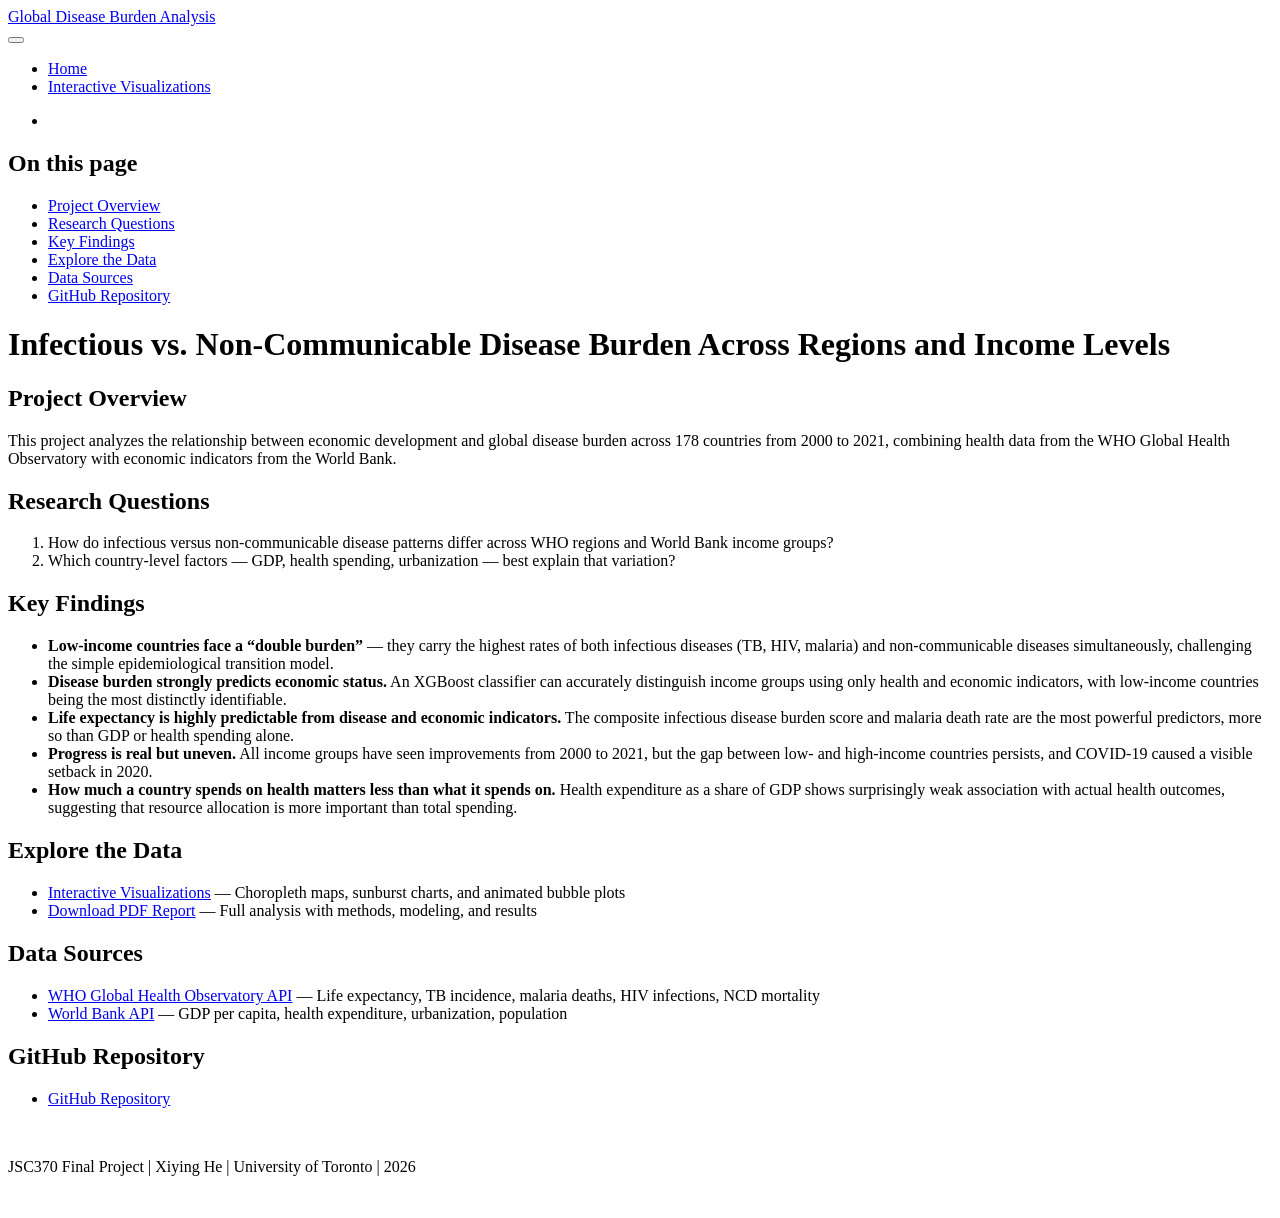
==== index.html @ 48b62a11 "Add files via upload" ====
<!DOCTYPE html>
<html xmlns="http://www.w3.org/1999/xhtml" lang="en" xml:lang="en"><head>

<meta charset="utf-8">
<meta name="generator" content="quarto-1.8.26">

<meta name="viewport" content="width=device-width, initial-scale=1.0, user-scalable=yes">


<title>Infectious vs.&nbsp;Non-Communicable Disease Burden Across Regions and Income Levels – Global Disease Burden Analysis</title>
<style>
code{white-space: pre-wrap;}
span.smallcaps{font-variant: small-caps;}
div.columns{display: flex; gap: min(4vw, 1.5em);}
div.column{flex: auto; overflow-x: auto;}
div.hanging-indent{margin-left: 1.5em; text-indent: -1.5em;}
ul.task-list{list-style: none;}
ul.task-list li input[type="checkbox"] {
  width: 0.8em;
  margin: 0 0.8em 0.2em -1em; /* quarto-specific, see https://github.com/quarto-dev/quarto-cli/issues/4556 */ 
  vertical-align: middle;
}
</style>


<script src="site_libs/quarto-nav/quarto-nav.js"></script>
<script src="site_libs/quarto-nav/headroom.min.js"></script>
<script src="site_libs/clipboard/clipboard.min.js"></script>
<script src="site_libs/quarto-search/autocomplete.umd.js"></script>
<script src="site_libs/quarto-search/fuse.min.js"></script>
<script src="site_libs/quarto-search/quarto-search.js"></script>
<meta name="quarto:offset" content="./">
<script src="site_libs/quarto-html/quarto.js" type="module"></script>
<script src="site_libs/quarto-html/tabsets/tabsets.js" type="module"></script>
<script src="site_libs/quarto-html/axe/axe-check.js" type="module"></script>
<script src="site_libs/quarto-html/popper.min.js"></script>
<script src="site_libs/quarto-html/tippy.umd.min.js"></script>
<script src="site_libs/quarto-html/anchor.min.js"></script>
<link href="site_libs/quarto-html/tippy.css" rel="stylesheet">
<link href="site_libs/quarto-html/quarto-syntax-highlighting-587c61ba64f3a5504c4d52d930310e48.css" rel="stylesheet" id="quarto-text-highlighting-styles">
<script src="site_libs/bootstrap/bootstrap.min.js"></script>
<link href="site_libs/bootstrap/bootstrap-icons.css" rel="stylesheet">
<link href="site_libs/bootstrap/bootstrap-50b3e53deccfb6178d436024dd0edf45.min.css" rel="stylesheet" append-hash="true" id="quarto-bootstrap" data-mode="light">
<script id="quarto-search-options" type="application/json">{
  "location": "navbar",
  "copy-button": false,
  "collapse-after": 3,
  "panel-placement": "end",
  "type": "overlay",
  "limit": 50,
  "keyboard-shortcut": [
    "f",
    "/",
    "s"
  ],
  "show-item-context": false,
  "language": {
    "search-no-results-text": "No results",
    "search-matching-documents-text": "matching documents",
    "search-copy-link-title": "Copy link to search",
    "search-hide-matches-text": "Hide additional matches",
    "search-more-match-text": "more match in this document",
    "search-more-matches-text": "more matches in this document",
    "search-clear-button-title": "Clear",
    "search-text-placeholder": "",
    "search-detached-cancel-button-title": "Cancel",
    "search-submit-button-title": "Submit",
    "search-label": "Search"
  }
}</script>


<link rel="stylesheet" href="styles.css">
</head>

<body class="nav-fixed quarto-light">

<div id="quarto-search-results"></div>
  <header id="quarto-header" class="headroom fixed-top">
    <nav class="navbar navbar-expand-lg " data-bs-theme="dark">
      <div class="navbar-container container-fluid">
      <div class="navbar-brand-container mx-auto">
    <a class="navbar-brand" href="./index.html">
    <span class="navbar-title">Global Disease Burden Analysis</span>
    </a>
  </div>
            <div id="quarto-search" class="" title="Search"></div>
          <button class="navbar-toggler" type="button" data-bs-toggle="collapse" data-bs-target="#navbarCollapse" aria-controls="navbarCollapse" role="menu" aria-expanded="false" aria-label="Toggle navigation" onclick="if (window.quartoToggleHeadroom) { window.quartoToggleHeadroom(); }">
  <span class="navbar-toggler-icon"></span>
</button>
          <div class="collapse navbar-collapse" id="navbarCollapse">
            <ul class="navbar-nav navbar-nav-scroll me-auto">
  <li class="nav-item">
    <a class="nav-link active" href="./index.html" aria-current="page"> 
<span class="menu-text">Home</span></a>
  </li>  
  <li class="nav-item">
    <a class="nav-link" href="./viz.html"> 
<span class="menu-text">Interactive Visualizations</span></a>
  </li>  
</ul>
            <ul class="navbar-nav navbar-nav-scroll ms-auto">
  <li class="nav-item compact">
    <a class="nav-link" href="https://github.com/Manmanhe1014/JSC370-Infectious-vs.-Non-Communicable-Disease-Burden-Across-Regions-and-Income-Levels"> <i class="bi bi-github" role="img">
</i> 
<span class="menu-text"></span></a>
  </li>  
</ul>
          </div> <!-- /navcollapse -->
            <div class="quarto-navbar-tools">
</div>
      </div> <!-- /container-fluid -->
    </nav>
</header>
<!-- content -->
<div id="quarto-content" class="quarto-container page-columns page-rows-contents page-layout-article page-navbar">
<!-- sidebar -->
<!-- margin-sidebar -->
    <div id="quarto-margin-sidebar" class="sidebar margin-sidebar">
        <nav id="TOC" role="doc-toc" class="toc-active">
    <h2 id="toc-title">On this page</h2>
   
  <ul>
  <li><a href="#project-overview" id="toc-project-overview" class="nav-link active" data-scroll-target="#project-overview">Project Overview</a></li>
  <li><a href="#research-questions" id="toc-research-questions" class="nav-link" data-scroll-target="#research-questions">Research Questions</a></li>
  <li><a href="#key-findings" id="toc-key-findings" class="nav-link" data-scroll-target="#key-findings">Key Findings</a></li>
  <li><a href="#explore-the-data" id="toc-explore-the-data" class="nav-link" data-scroll-target="#explore-the-data">Explore the Data</a></li>
  <li><a href="#data-sources" id="toc-data-sources" class="nav-link" data-scroll-target="#data-sources">Data Sources</a></li>
  <li><a href="#github-repository" id="toc-github-repository" class="nav-link" data-scroll-target="#github-repository">GitHub Repository</a></li>
  </ul>
</nav>
    </div>
<!-- main -->
<main class="content" id="quarto-document-content">

<header id="title-block-header" class="quarto-title-block default">
<div class="quarto-title">
<h1 class="title">Infectious vs.&nbsp;Non-Communicable Disease Burden Across Regions and Income Levels</h1>
</div>



<div class="quarto-title-meta">

    
  
    
  </div>
  


</header>


<section id="project-overview" class="level2">
<h2 class="anchored" data-anchor-id="project-overview">Project Overview</h2>
<p>This project analyzes the relationship between economic development and global disease burden across 178 countries from 2000 to 2021, combining health data from the WHO Global Health Observatory with economic indicators from the World Bank.</p>
</section>
<section id="research-questions" class="level2">
<h2 class="anchored" data-anchor-id="research-questions">Research Questions</h2>
<ol type="1">
<li>How do infectious versus non-communicable disease patterns differ across WHO regions and World Bank income groups?</li>
<li>Which country-level factors — GDP, health spending, urbanization — best explain that variation?</li>
</ol>
</section>
<section id="key-findings" class="level2">
<h2 class="anchored" data-anchor-id="key-findings">Key Findings</h2>
<ul>
<li><strong>Low-income countries face a “double burden”</strong> — they carry the highest rates of both infectious diseases (TB, HIV, malaria) and non-communicable diseases simultaneously, challenging the simple epidemiological transition model.</li>
<li><strong>Disease burden strongly predicts economic status.</strong> An XGBoost classifier can accurately distinguish income groups using only health and economic indicators, with low-income countries being the most distinctly identifiable.</li>
<li><strong>Life expectancy is highly predictable from disease and economic indicators.</strong> The composite infectious disease burden score and malaria death rate are the most powerful predictors, more so than GDP or health spending alone.</li>
<li><strong>Progress is real but uneven.</strong> All income groups have seen improvements from 2000 to 2021, but the gap between low- and high-income countries persists, and COVID-19 caused a visible setback in 2020.</li>
<li><strong>How much a country spends on health matters less than what it spends on.</strong> Health expenditure as a share of GDP shows surprisingly weak association with actual health outcomes, suggesting that resource allocation is more important than total spending.</li>
</ul>
</section>
<section id="explore-the-data" class="level2">
<h2 class="anchored" data-anchor-id="explore-the-data">Explore the Data</h2>
<ul>
<li><a href="viz.html">Interactive Visualizations</a> — Choropleth maps, sunburst charts, and animated bubble plots</li>
<li><a href="report.pdf">Download PDF Report</a> — Full analysis with methods, modeling, and results</li>
</ul>
</section>
<section id="data-sources" class="level2">
<h2 class="anchored" data-anchor-id="data-sources">Data Sources</h2>
<ul>
<li><a href="https://ghoapi.azureedge.net/api/">WHO Global Health Observatory API</a> — Life expectancy, TB incidence, malaria deaths, HIV infections, NCD mortality</li>
<li><a href="https://api.worldbank.org/v2/">World Bank API</a> — GDP per capita, health expenditure, urbanization, population</li>
</ul>
</section>
<section id="github-repository" class="level2">
<h2 class="anchored" data-anchor-id="github-repository">GitHub Repository</h2>
<ul>
<li><a href="https://github.com/Manmanhe1014/JSC370-Infectious-vs.-Non-Communicable-Disease-Burden-Across-Regions-and-Income-Levels">GitHub Repository</a></li>
</ul>


</section>

</main> <!-- /main -->
<script id="quarto-html-after-body" type="application/javascript">
  window.document.addEventListener("DOMContentLoaded", function (event) {
    const icon = "";
    const anchorJS = new window.AnchorJS();
    anchorJS.options = {
      placement: 'right',
      icon: icon
    };
    anchorJS.add('.anchored');
    const isCodeAnnotation = (el) => {
      for (const clz of el.classList) {
        if (clz.startsWith('code-annotation-')) {                     
          return true;
        }
      }
      return false;
    }
    const onCopySuccess = function(e) {
      // button target
      const button = e.trigger;
      // don't keep focus
      button.blur();
      // flash "checked"
      button.classList.add('code-copy-button-checked');
      var currentTitle = button.getAttribute("title");
      button.setAttribute("title", "Copied!");
      let tooltip;
      if (window.bootstrap) {
        button.setAttribute("data-bs-toggle", "tooltip");
        button.setAttribute("data-bs-placement", "left");
        button.setAttribute("data-bs-title", "Copied!");
        tooltip = new bootstrap.Tooltip(button, 
          { trigger: "manual", 
            customClass: "code-copy-button-tooltip",
            offset: [0, -8]});
        tooltip.show();    
      }
      setTimeout(function() {
        if (tooltip) {
          tooltip.hide();
          button.removeAttribute("data-bs-title");
          button.removeAttribute("data-bs-toggle");
          button.removeAttribute("data-bs-placement");
        }
        button.setAttribute("title", currentTitle);
        button.classList.remove('code-copy-button-checked');
      }, 1000);
      // clear code selection
      e.clearSelection();
    }
    const getTextToCopy = function(trigger) {
      const outerScaffold = trigger.parentElement.cloneNode(true);
      const codeEl = outerScaffold.querySelector('code');
      for (const childEl of codeEl.children) {
        if (isCodeAnnotation(childEl)) {
          childEl.remove();
        }
      }
      return codeEl.innerText;
    }
    const clipboard = new window.ClipboardJS('.code-copy-button:not([data-in-quarto-modal])', {
      text: getTextToCopy
    });
    clipboard.on('success', onCopySuccess);
    if (window.document.getElementById('quarto-embedded-source-code-modal')) {
      const clipboardModal = new window.ClipboardJS('.code-copy-button[data-in-quarto-modal]', {
        text: getTextToCopy,
        container: window.document.getElementById('quarto-embedded-source-code-modal')
      });
      clipboardModal.on('success', onCopySuccess);
    }
      var localhostRegex = new RegExp(/^(?:http|https):\/\/localhost\:?[0-9]*\//);
      var mailtoRegex = new RegExp(/^mailto:/);
        var filterRegex = new RegExp('/' + window.location.host + '/');
      var isInternal = (href) => {
          return filterRegex.test(href) || localhostRegex.test(href) || mailtoRegex.test(href);
      }
      // Inspect non-navigation links and adorn them if external
     var links = window.document.querySelectorAll('a[href]:not(.nav-link):not(.navbar-brand):not(.toc-action):not(.sidebar-link):not(.sidebar-item-toggle):not(.pagination-link):not(.no-external):not([aria-hidden]):not(.dropdown-item):not(.quarto-navigation-tool):not(.about-link)');
      for (var i=0; i<links.length; i++) {
        const link = links[i];
        if (!isInternal(link.href)) {
          // undo the damage that might have been done by quarto-nav.js in the case of
          // links that we want to consider external
          if (link.dataset.originalHref !== undefined) {
            link.href = link.dataset.originalHref;
          }
        }
      }
    function tippyHover(el, contentFn, onTriggerFn, onUntriggerFn) {
      const config = {
        allowHTML: true,
        maxWidth: 500,
        delay: 100,
        arrow: false,
        appendTo: function(el) {
            return el.parentElement;
        },
        interactive: true,
        interactiveBorder: 10,
        theme: 'quarto',
        placement: 'bottom-start',
      };
      if (contentFn) {
        config.content = contentFn;
      }
      if (onTriggerFn) {
        config.onTrigger = onTriggerFn;
      }
      if (onUntriggerFn) {
        config.onUntrigger = onUntriggerFn;
      }
      window.tippy(el, config); 
    }
    const noterefs = window.document.querySelectorAll('a[role="doc-noteref"]');
    for (var i=0; i<noterefs.length; i++) {
      const ref = noterefs[i];
      tippyHover(ref, function() {
        // use id or data attribute instead here
        let href = ref.getAttribute('data-footnote-href') || ref.getAttribute('href');
        try { href = new URL(href).hash; } catch {}
        const id = href.replace(/^#\/?/, "");
        const note = window.document.getElementById(id);
        if (note) {
          return note.innerHTML;
        } else {
          return "";
        }
      });
    }
    const xrefs = window.document.querySelectorAll('a.quarto-xref');
    const processXRef = (id, note) => {
      // Strip column container classes
      const stripColumnClz = (el) => {
        el.classList.remove("page-full", "page-columns");
        if (el.children) {
          for (const child of el.children) {
            stripColumnClz(child);
          }
        }
      }
      stripColumnClz(note)
      if (id === null || id.startsWith('sec-')) {
        // Special case sections, only their first couple elements
        const container = document.createElement("div");
        if (note.children && note.children.length > 2) {
          container.appendChild(note.children[0].cloneNode(true));
          for (let i = 1; i < note.children.length; i++) {
            const child = note.children[i];
            if (child.tagName === "P" && child.innerText === "") {
              continue;
            } else {
              container.appendChild(child.cloneNode(true));
              break;
            }
          }
          if (window.Quarto?.typesetMath) {
            window.Quarto.typesetMath(container);
          }
          return container.innerHTML
        } else {
          if (window.Quarto?.typesetMath) {
            window.Quarto.typesetMath(note);
          }
          return note.innerHTML;
        }
      } else {
        // Remove any anchor links if they are present
        const anchorLink = note.querySelector('a.anchorjs-link');
        if (anchorLink) {
          anchorLink.remove();
        }
        if (window.Quarto?.typesetMath) {
          window.Quarto.typesetMath(note);
        }
        if (note.classList.contains("callout")) {
          return note.outerHTML;
        } else {
          return note.innerHTML;
        }
      }
    }
    for (var i=0; i<xrefs.length; i++) {
      const xref = xrefs[i];
      tippyHover(xref, undefined, function(instance) {
        instance.disable();
        let url = xref.getAttribute('href');
        let hash = undefined; 
        if (url.startsWith('#')) {
          hash = url;
        } else {
          try { hash = new URL(url).hash; } catch {}
        }
        if (hash) {
          const id = hash.replace(/^#\/?/, "");
          const note = window.document.getElementById(id);
          if (note !== null) {
            try {
              const html = processXRef(id, note.cloneNode(true));
              instance.setContent(html);
            } finally {
              instance.enable();
              instance.show();
            }
          } else {
            // See if we can fetch this
            fetch(url.split('#')[0])
            .then(res => res.text())
            .then(html => {
              const parser = new DOMParser();
              const htmlDoc = parser.parseFromString(html, "text/html");
              const note = htmlDoc.getElementById(id);
              if (note !== null) {
                const html = processXRef(id, note);
                instance.setContent(html);
              } 
            }).finally(() => {
              instance.enable();
              instance.show();
            });
          }
        } else {
          // See if we can fetch a full url (with no hash to target)
          // This is a special case and we should probably do some content thinning / targeting
          fetch(url)
          .then(res => res.text())
          .then(html => {
            const parser = new DOMParser();
            const htmlDoc = parser.parseFromString(html, "text/html");
            const note = htmlDoc.querySelector('main.content');
            if (note !== null) {
              // This should only happen for chapter cross references
              // (since there is no id in the URL)
              // remove the first header
              if (note.children.length > 0 && note.children[0].tagName === "HEADER") {
                note.children[0].remove();
              }
              const html = processXRef(null, note);
              instance.setContent(html);
            } 
          }).finally(() => {
            instance.enable();
            instance.show();
          });
        }
      }, function(instance) {
      });
    }
        let selectedAnnoteEl;
        const selectorForAnnotation = ( cell, annotation) => {
          let cellAttr = 'data-code-cell="' + cell + '"';
          let lineAttr = 'data-code-annotation="' +  annotation + '"';
          const selector = 'span[' + cellAttr + '][' + lineAttr + ']';
          return selector;
        }
        const selectCodeLines = (annoteEl) => {
          const doc = window.document;
          const targetCell = annoteEl.getAttribute("data-target-cell");
          const targetAnnotation = annoteEl.getAttribute("data-target-annotation");
          const annoteSpan = window.document.querySelector(selectorForAnnotation(targetCell, targetAnnotation));
          const lines = annoteSpan.getAttribute("data-code-lines").split(",");
          const lineIds = lines.map((line) => {
            return targetCell + "-" + line;
          })
          let top = null;
          let height = null;
          let parent = null;
          if (lineIds.length > 0) {
              //compute the position of the single el (top and bottom and make a div)
              const el = window.document.getElementById(lineIds[0]);
              top = el.offsetTop;
              height = el.offsetHeight;
              parent = el.parentElement.parentElement;
            if (lineIds.length > 1) {
              const lastEl = window.document.getElementById(lineIds[lineIds.length - 1]);
              const bottom = lastEl.offsetTop + lastEl.offsetHeight;
              height = bottom - top;
            }
            if (top !== null && height !== null && parent !== null) {
              // cook up a div (if necessary) and position it 
              let div = window.document.getElementById("code-annotation-line-highlight");
              if (div === null) {
                div = window.document.createElement("div");
                div.setAttribute("id", "code-annotation-line-highlight");
                div.style.position = 'absolute';
                parent.appendChild(div);
              }
              div.style.top = top - 2 + "px";
              div.style.height = height + 4 + "px";
              div.style.left = 0;
              let gutterDiv = window.document.getElementById("code-annotation-line-highlight-gutter");
              if (gutterDiv === null) {
                gutterDiv = window.document.createElement("div");
                gutterDiv.setAttribute("id", "code-annotation-line-highlight-gutter");
                gutterDiv.style.position = 'absolute';
                const codeCell = window.document.getElementById(targetCell);
                const gutter = codeCell.querySelector('.code-annotation-gutter');
                gutter.appendChild(gutterDiv);
              }
              gutterDiv.style.top = top - 2 + "px";
              gutterDiv.style.height = height + 4 + "px";
            }
            selectedAnnoteEl = annoteEl;
          }
        };
        const unselectCodeLines = () => {
          const elementsIds = ["code-annotation-line-highlight", "code-annotation-line-highlight-gutter"];
          elementsIds.forEach((elId) => {
            const div = window.document.getElementById(elId);
            if (div) {
              div.remove();
            }
          });
          selectedAnnoteEl = undefined;
        };
          // Handle positioning of the toggle
      window.addEventListener(
        "resize",
        throttle(() => {
          elRect = undefined;
          if (selectedAnnoteEl) {
            selectCodeLines(selectedAnnoteEl);
          }
        }, 10)
      );
      function throttle(fn, ms) {
      let throttle = false;
      let timer;
        return (...args) => {
          if(!throttle) { // first call gets through
              fn.apply(this, args);
              throttle = true;
          } else { // all the others get throttled
              if(timer) clearTimeout(timer); // cancel #2
              timer = setTimeout(() => {
                fn.apply(this, args);
                timer = throttle = false;
              }, ms);
          }
        };
      }
        // Attach click handler to the DT
        const annoteDls = window.document.querySelectorAll('dt[data-target-cell]');
        for (const annoteDlNode of annoteDls) {
          annoteDlNode.addEventListener('click', (event) => {
            const clickedEl = event.target;
            if (clickedEl !== selectedAnnoteEl) {
              unselectCodeLines();
              const activeEl = window.document.querySelector('dt[data-target-cell].code-annotation-active');
              if (activeEl) {
                activeEl.classList.remove('code-annotation-active');
              }
              selectCodeLines(clickedEl);
              clickedEl.classList.add('code-annotation-active');
            } else {
              // Unselect the line
              unselectCodeLines();
              clickedEl.classList.remove('code-annotation-active');
            }
          });
        }
    const findCites = (el) => {
      const parentEl = el.parentElement;
      if (parentEl) {
        const cites = parentEl.dataset.cites;
        if (cites) {
          return {
            el,
            cites: cites.split(' ')
          };
        } else {
          return findCites(el.parentElement)
        }
      } else {
        return undefined;
      }
    };
    var bibliorefs = window.document.querySelectorAll('a[role="doc-biblioref"]');
    for (var i=0; i<bibliorefs.length; i++) {
      const ref = bibliorefs[i];
      const citeInfo = findCites(ref);
      if (citeInfo) {
        tippyHover(citeInfo.el, function() {
          var popup = window.document.createElement('div');
          citeInfo.cites.forEach(function(cite) {
            var citeDiv = window.document.createElement('div');
            citeDiv.classList.add('hanging-indent');
            citeDiv.classList.add('csl-entry');
            var biblioDiv = window.document.getElementById('ref-' + cite);
            if (biblioDiv) {
              citeDiv.innerHTML = biblioDiv.innerHTML;
            }
            popup.appendChild(citeDiv);
          });
          return popup.innerHTML;
        });
      }
    }
  });
  </script>
</div> <!-- /content -->
<footer class="footer">
  <div class="nav-footer">
    <div class="nav-footer-left">
      &nbsp;
    </div>   
    <div class="nav-footer-center">
<p>JSC370 Final Project | Xiying He | University of Toronto | 2026</p>
</div>
    <div class="nav-footer-right">
      &nbsp;
    </div>
  </div>
</footer>




</body></html>
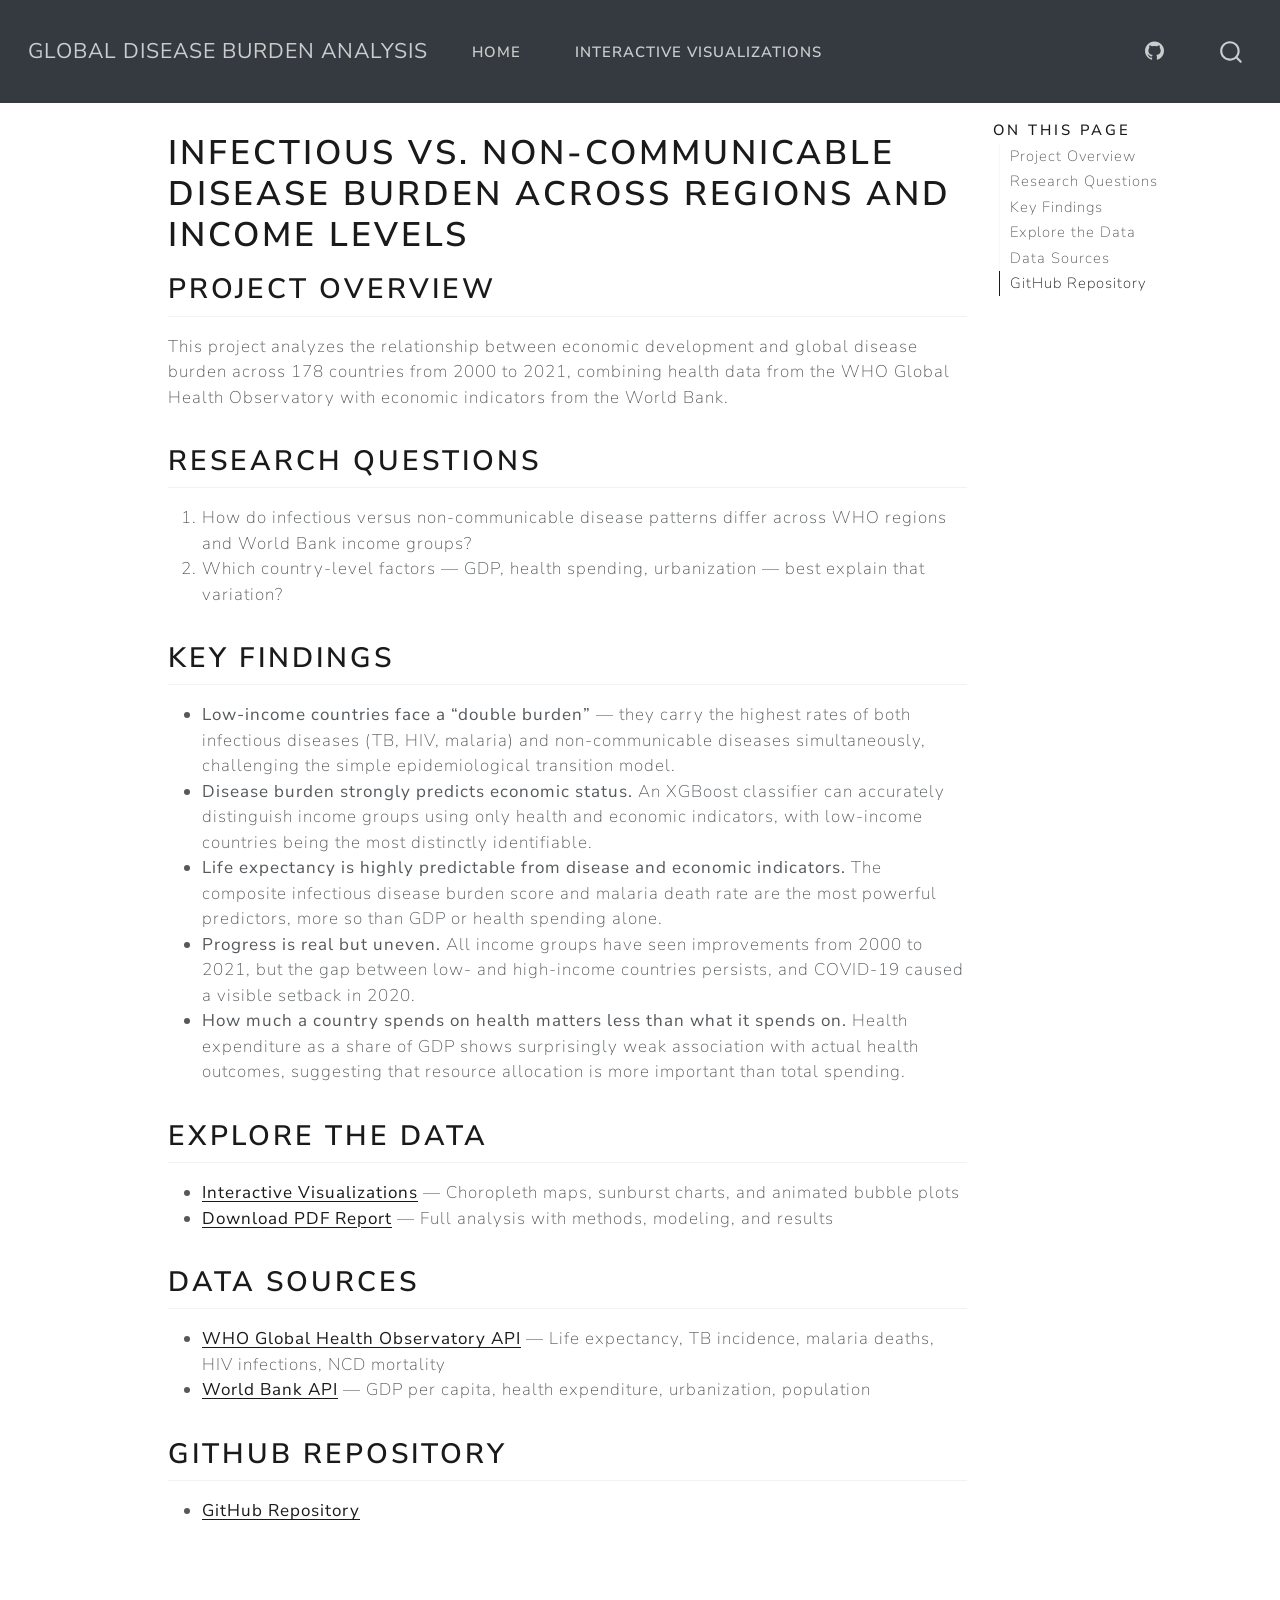
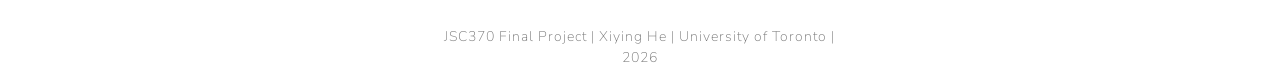
==== commit f7404ac2: "Fix styling: correct CSS filename and add .nojekyll" ====
--- a/site_libs/quarto-html/tippy.css
+++ b/site_libs/quarto-html/tippy.css
@@ -0,0 +1 @@
+.tippy-box[data-animation=fade][data-state=hidden]{opacity:0}[data-tippy-root]{max-width:calc(100vw - 10px)}.tippy-box{position:relative;background-color:#333;color:#fff;border-radius:4px;font-size:14px;line-height:1.4;white-space:normal;outline:0;transition-property:transform,visibility,opacity}.tippy-box[data-placement^=top]>.tippy-arrow{bottom:0}.tippy-box[data-placement^=top]>.tippy-arrow:before{bottom:-7px;left:0;border-width:8px 8px 0;border-top-color:initial;transform-origin:center top}.tippy-box[data-placement^=bottom]>.tippy-arrow{top:0}.tippy-box[data-placement^=bottom]>.tippy-arrow:before{top:-7px;left:0;border-width:0 8px 8px;border-bottom-color:initial;transform-origin:center bottom}.tippy-box[data-placement^=left]>.tippy-arrow{right:0}.tippy-box[data-placement^=left]>.tippy-arrow:before{border-width:8px 0 8px 8px;border-left-color:initial;right:-7px;transform-origin:center left}.tippy-box[data-placement^=right]>.tippy-arrow{left:0}.tippy-box[data-placement^=right]>.tippy-arrow:before{left:-7px;border-width:8px 8px 8px 0;border-right-color:initial;transform-origin:center right}.tippy-box[data-inertia][data-state=visible]{transition-timing-function:cubic-bezier(.54,1.5,.38,1.11)}.tippy-arrow{width:16px;height:16px;color:#333}.tippy-arrow:before{content:"";position:absolute;border-color:transparent;border-style:solid}.tippy-content{position:relative;padding:5px 9px;z-index:1}
--- a/site_libs/quarto-html/quarto-syntax-highlighting-587c61ba64f3a5504c4d52d930310e48.css
+++ b/site_libs/quarto-html/quarto-syntax-highlighting-587c61ba64f3a5504c4d52d930310e48.css
@@ -0,0 +1,236 @@
+/* quarto syntax highlight colors */
+:root {
+  --quarto-hl-ot-color: #003B4F;
+  --quarto-hl-at-color: #657422;
+  --quarto-hl-ss-color: #20794D;
+  --quarto-hl-an-color: #5E5E5E;
+  --quarto-hl-fu-color: #4758AB;
+  --quarto-hl-st-color: #20794D;
+  --quarto-hl-cf-color: #003B4F;
+  --quarto-hl-op-color: #5E5E5E;
+  --quarto-hl-er-color: #AD0000;
+  --quarto-hl-bn-color: #AD0000;
+  --quarto-hl-al-color: #AD0000;
+  --quarto-hl-va-color: #111111;
+  --quarto-hl-bu-color: inherit;
+  --quarto-hl-ex-color: inherit;
+  --quarto-hl-pp-color: #AD0000;
+  --quarto-hl-in-color: #5E5E5E;
+  --quarto-hl-vs-color: #20794D;
+  --quarto-hl-wa-color: #5E5E5E;
+  --quarto-hl-do-color: #5E5E5E;
+  --quarto-hl-im-color: #00769E;
+  --quarto-hl-ch-color: #20794D;
+  --quarto-hl-dt-color: #AD0000;
+  --quarto-hl-fl-color: #AD0000;
+  --quarto-hl-co-color: #5E5E5E;
+  --quarto-hl-cv-color: #5E5E5E;
+  --quarto-hl-cn-color: #8f5902;
+  --quarto-hl-sc-color: #5E5E5E;
+  --quarto-hl-dv-color: #AD0000;
+  --quarto-hl-kw-color: #003B4F;
+}
+
+/* other quarto variables */
+:root {
+  --quarto-font-monospace: SFMono-Regular, Menlo, Monaco, Consolas, "Liberation Mono", "Courier New", monospace;
+}
+
+/* syntax highlight based on Pandoc's rules */
+pre > code.sourceCode > span {
+  color: #003B4F;
+}
+
+code.sourceCode > span {
+  color: #003B4F;
+}
+
+div.sourceCode,
+div.sourceCode pre.sourceCode {
+  color: #003B4F;
+}
+
+/* Normal */
+code span {
+  color: #003B4F;
+}
+
+/* Alert */
+code span.al {
+  color: #AD0000;
+  font-style: inherit;
+}
+
+/* Annotation */
+code span.an {
+  color: #5E5E5E;
+  font-style: inherit;
+}
+
+/* Attribute */
+code span.at {
+  color: #657422;
+  font-style: inherit;
+}
+
+/* BaseN */
+code span.bn {
+  color: #AD0000;
+  font-style: inherit;
+}
+
+/* BuiltIn */
+code span.bu {
+  font-style: inherit;
+}
+
+/* ControlFlow */
+code span.cf {
+  color: #003B4F;
+  font-weight: bold;
+  font-style: inherit;
+}
+
+/* Char */
+code span.ch {
+  color: #20794D;
+  font-style: inherit;
+}
+
+/* Constant */
+code span.cn {
+  color: #8f5902;
+  font-style: inherit;
+}
+
+/* Comment */
+code span.co {
+  color: #5E5E5E;
+  font-style: inherit;
+}
+
+/* CommentVar */
+code span.cv {
+  color: #5E5E5E;
+  font-style: italic;
+}
+
+/* Documentation */
+code span.do {
+  color: #5E5E5E;
+  font-style: italic;
+}
+
+/* DataType */
+code span.dt {
+  color: #AD0000;
+  font-style: inherit;
+}
+
+/* DecVal */
+code span.dv {
+  color: #AD0000;
+  font-style: inherit;
+}
+
+/* Error */
+code span.er {
+  color: #AD0000;
+  font-style: inherit;
+}
+
+/* Extension */
+code span.ex {
+  font-style: inherit;
+}
+
+/* Float */
+code span.fl {
+  color: #AD0000;
+  font-style: inherit;
+}
+
+/* Function */
+code span.fu {
+  color: #4758AB;
+  font-style: inherit;
+}
+
+/* Import */
+code span.im {
+  color: #00769E;
+  font-style: inherit;
+}
+
+/* Information */
+code span.in {
+  color: #5E5E5E;
+  font-style: inherit;
+}
+
+/* Keyword */
+code span.kw {
+  color: #003B4F;
+  font-weight: bold;
+  font-style: inherit;
+}
+
+/* Operator */
+code span.op {
+  color: #5E5E5E;
+  font-style: inherit;
+}
+
+/* Other */
+code span.ot {
+  color: #003B4F;
+  font-style: inherit;
+}
+
+/* Preprocessor */
+code span.pp {
+  color: #AD0000;
+  font-style: inherit;
+}
+
+/* SpecialChar */
+code span.sc {
+  color: #5E5E5E;
+  font-style: inherit;
+}
+
+/* SpecialString */
+code span.ss {
+  color: #20794D;
+  font-style: inherit;
+}
+
+/* String */
+code span.st {
+  color: #20794D;
+  font-style: inherit;
+}
+
+/* Variable */
+code span.va {
+  color: #111111;
+  font-style: inherit;
+}
+
+/* VerbatimString */
+code span.vs {
+  color: #20794D;
+  font-style: inherit;
+}
+
+/* Warning */
+code span.wa {
+  color: #5E5E5E;
+  font-style: italic;
+}
+
+.prevent-inlining {
+  content: "</";
+}
+
+/*# sourceMappingURL=2dce1cc6c82594539e1579de68416b47.css.map */
